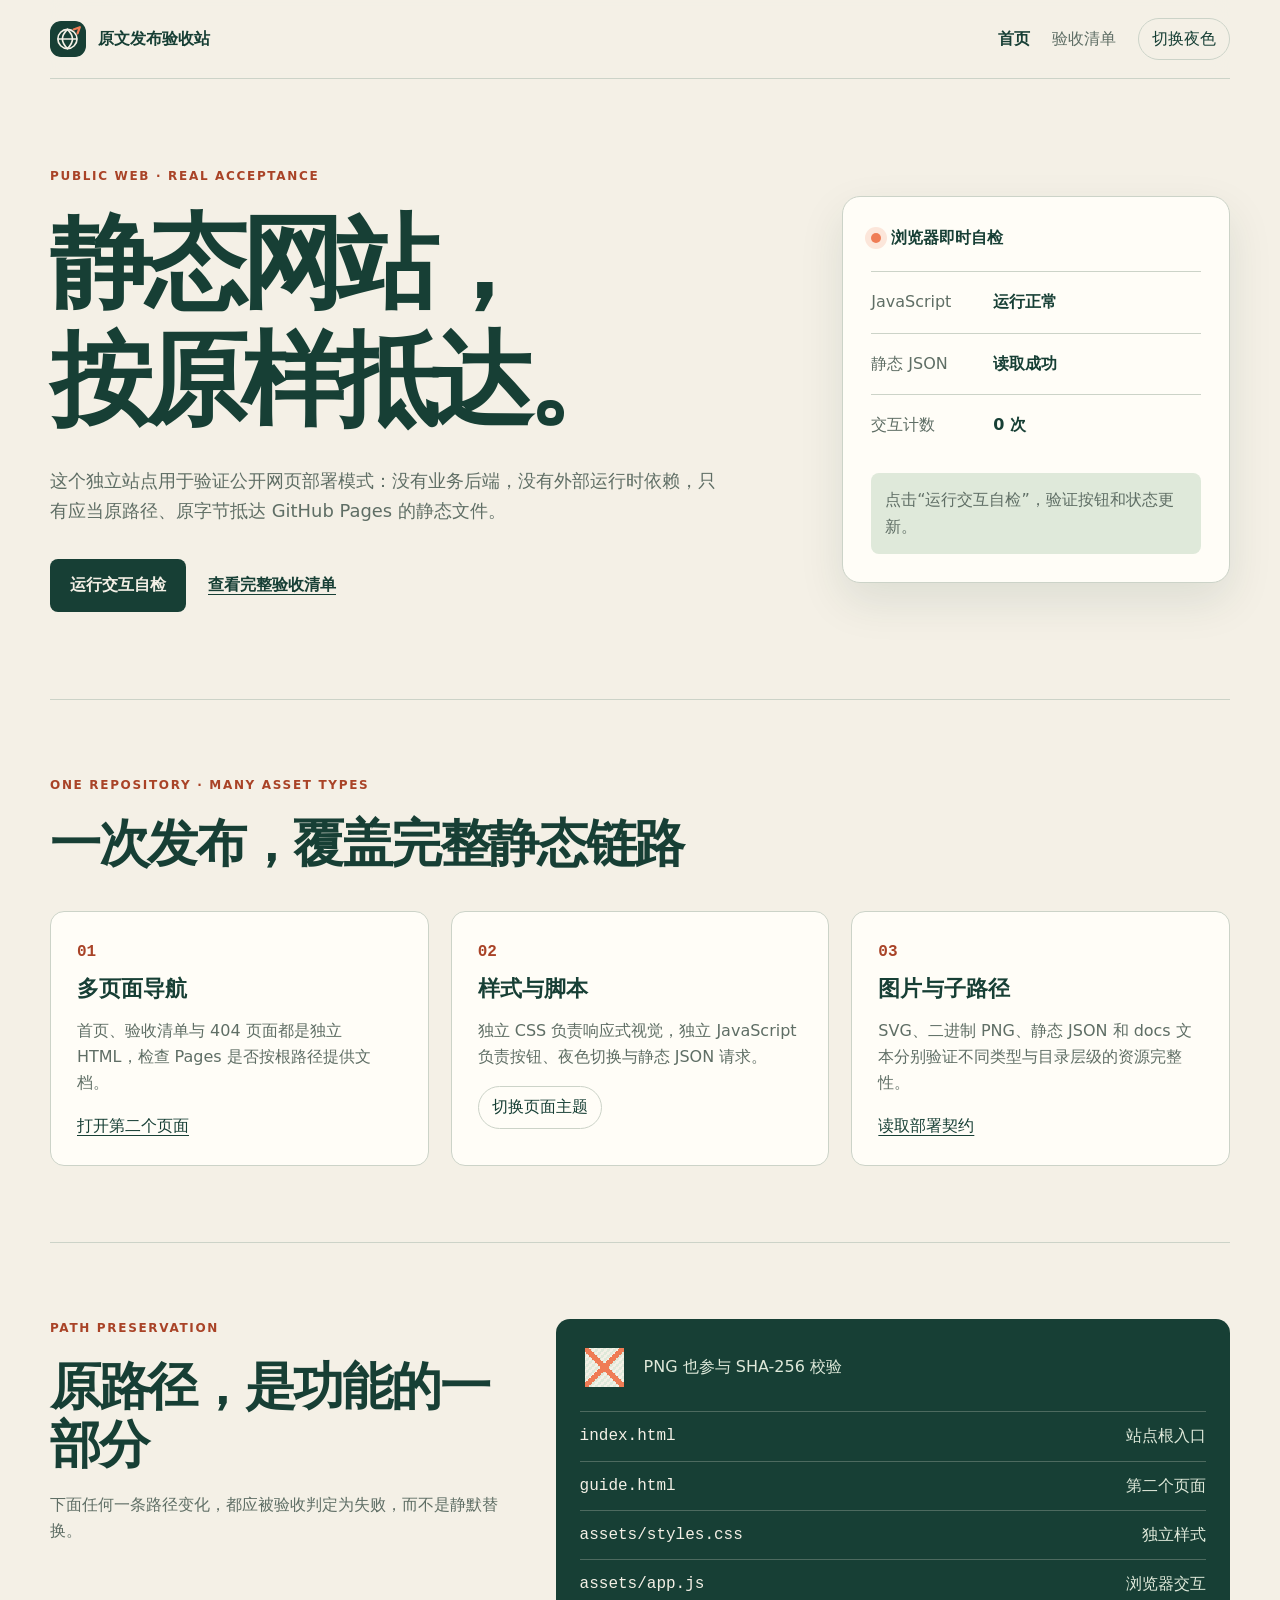
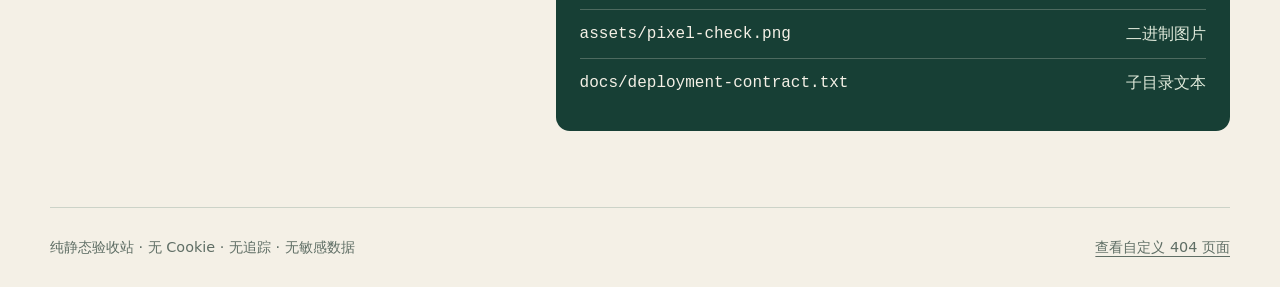
==== index.html @ 1b736154 "Publish 10 files from Local Publish Hub" ====
<!doctype html>
<html lang="zh-CN">
<head>
  <meta charset="utf-8">
  <meta name="viewport" content="width=device-width, initial-scale=1">
  <meta name="description" content="用于公开网页部署模式真实验收的纯静态多文件网站。">
  <title>原文发布验收站</title>
  <link rel="icon" href="assets/logo.svg" type="image/svg+xml">
  <link rel="stylesheet" href="assets/styles.css">
  <script src="assets/app.js" defer></script>
</head>
<body>
  <a class="skip-link" href="#main">跳到正文</a>
  <header class="site-header">
    <a class="brand" href="index.html" aria-label="原文发布验收站首页">
      <img src="assets/logo.svg" alt="" width="36" height="36">
      <span>原文发布验收站</span>
    </a>
    <nav aria-label="主导航">
      <a href="index.html" aria-current="page">首页</a>
      <a href="guide.html">验收清单</a>
      <button class="theme-button" type="button" data-theme-toggle aria-pressed="false">切换夜色</button>
    </nav>
  </header>

  <main id="main">
    <section class="hero" aria-labelledby="hero-title">
      <div class="hero-copy">
        <p class="eyebrow">PUBLIC WEB · REAL ACCEPTANCE</p>
        <h1 id="hero-title">静态网站，<br>按原样抵达。</h1>
        <p class="lede">这个独立站点用于验证公开网页部署模式：没有业务后端，没有外部运行时依赖，只有应当原路径、原字节抵达 GitHub Pages 的静态文件。</p>
        <div class="actions">
          <button class="primary-button" type="button" data-demo-button>运行交互自检</button>
          <a class="text-link" href="guide.html">查看完整验收清单</a>
        </div>
      </div>
      <div class="status-board" aria-label="浏览器即时自检结果">
        <div class="board-heading">
          <span class="pulse" aria-hidden="true"></span>
          <span>浏览器即时自检</span>
        </div>
        <dl>
          <div><dt>JavaScript</dt><dd data-js-status>等待脚本启动</dd></div>
          <div><dt>静态 JSON</dt><dd data-api-status>等待请求 health.json</dd></div>
          <div><dt>交互计数</dt><dd data-click-count>0 次</dd></div>
        </dl>
        <p class="demo-output" data-demo-output aria-live="polite">点击“运行交互自检”，验证按钮和状态更新。</p>
      </div>
    </section>

    <section class="proof-section" aria-labelledby="proof-title">
      <div class="section-heading">
        <p class="eyebrow">ONE REPOSITORY · MANY ASSET TYPES</p>
        <h2 id="proof-title">一次发布，覆盖完整静态链路</h2>
      </div>
      <div class="proof-grid">
        <article class="proof-card">
          <span class="card-number">01</span>
          <h3>多页面导航</h3>
          <p>首页、验收清单与 404 页面都是独立 HTML，检查 Pages 是否按根路径提供文档。</p>
          <a href="guide.html">打开第二个页面</a>
        </article>
        <article class="proof-card">
          <span class="card-number">02</span>
          <h3>样式与脚本</h3>
          <p>独立 CSS 负责响应式视觉，独立 JavaScript 负责按钮、夜色切换与静态 JSON 请求。</p>
          <button class="inline-button" type="button" data-theme-toggle aria-pressed="false">切换页面主题</button>
        </article>
        <article class="proof-card">
          <span class="card-number">03</span>
          <h3>图片与子路径</h3>
          <p>SVG、二进制 PNG、静态 JSON 和 docs 文本分别验证不同类型与目录层级的资源完整性。</p>
          <a href="docs/deployment-contract.txt">读取部署契约</a>
        </article>
      </div>
    </section>

    <section class="path-section" aria-labelledby="path-title">
      <div>
        <p class="eyebrow">PATH PRESERVATION</p>
        <h2 id="path-title">原路径，是功能的一部分</h2>
        <p>下面任何一条路径变化，都应被验收判定为失败，而不是静默替换。</p>
      </div>
      <div class="path-card">
        <div class="binary-badge">
          <img src="assets/pixel-check.png" alt="二进制 PNG 校验图" width="48" height="48">
          <span>PNG 也参与 SHA-256 校验</span>
        </div>
        <ul class="path-list">
          <li><code>index.html</code><span>站点根入口</span></li>
          <li><code>guide.html</code><span>第二个页面</span></li>
          <li><code>assets/styles.css</code><span>独立样式</span></li>
          <li><code>assets/app.js</code><span>浏览器交互</span></li>
          <li><code>assets/pixel-check.png</code><span>二进制图片</span></li>
          <li><code>docs/deployment-contract.txt</code><span>子目录文本</span></li>
        </ul>
      </div>
    </section>
  </main>

  <footer>
    <p>纯静态验收站 · 无 Cookie · 无追踪 · 无敏感数据</p>
    <a href="404.html">查看自定义 404 页面</a>
  </footer>
</body>
</html>
---- assets/styles.css ----
:root {
  color-scheme: light;
  --paper: #f4f0e6;
  --surface: #fffdf7;
  --ink: #173f35;
  --muted: #5f6e65;
  --line: #ccd3c8;
  --accent: #ef7c55;
  --accent-dark: #a94327;
  --soft: #dfe9da;
  --shadow: 0 18px 45px rgba(23, 63, 53, 0.10);
  font-family: "Segoe UI", "Microsoft YaHei", system-ui, sans-serif;
}

:root[data-theme="night"] {
  color-scheme: dark;
  --paper: #14231f;
  --surface: #1d302a;
  --ink: #f4f0e6;
  --muted: #b5c2b8;
  --line: #3e554b;
  --accent: #ff9975;
  --accent-dark: #ffc0a8;
  --soft: #29453a;
  --shadow: 0 18px 45px rgba(0, 0, 0, 0.24);
}

* { box-sizing: border-box; }
html { background: var(--paper); color: var(--ink); scroll-behavior: smooth; }
body { margin: 0; min-width: 280px; line-height: 1.65; }
a { color: inherit; text-underline-offset: 0.25em; }
button, a { -webkit-tap-highlight-color: transparent; }
button { font: inherit; }
img { max-width: 100%; }
code { font-family: "Cascadia Code", "SFMono-Regular", Consolas, monospace; overflow-wrap: anywhere; }

.skip-link {
  position: absolute;
  left: 16px;
  top: -80px;
  z-index: 10;
  padding: 10px 16px;
  background: var(--ink);
  color: var(--paper);
}
.skip-link:focus { top: 12px; }

.site-header {
  position: sticky;
  top: 0;
  z-index: 5;
  display: flex;
  align-items: center;
  justify-content: space-between;
  gap: 24px;
  width: min(1180px, calc(100% - 48px));
  margin: 0 auto;
  padding: 18px 0;
  background: color-mix(in srgb, var(--paper) 92%, transparent);
  border-bottom: 1px solid var(--line);
  backdrop-filter: blur(14px);
}
.brand { display: inline-flex; align-items: center; gap: 12px; font-weight: 750; text-decoration: none; }
.brand img { border-radius: 11px; }
.site-header nav { display: flex; align-items: center; gap: 22px; }
.site-header nav a { text-decoration: none; color: var(--muted); }
.site-header nav a[aria-current="page"] { color: var(--ink); font-weight: 700; }
.theme-button, .inline-button {
  border: 1px solid var(--line);
  border-radius: 999px;
  background: transparent;
  color: var(--ink);
  padding: 7px 13px;
  cursor: pointer;
}
.theme-button:hover, .inline-button:hover { border-color: var(--accent); }

main { width: min(1180px, calc(100% - 48px)); margin: 0 auto; }
.hero {
  display: grid;
  grid-template-columns: minmax(0, 1.3fr) minmax(300px, 0.7fr);
  gap: 72px;
  align-items: center;
  min-height: 620px;
  padding: 72px 0;
}
.eyebrow { margin: 0 0 18px; color: var(--accent-dark); font-size: 0.75rem; font-weight: 800; letter-spacing: 0.14em; }
h1, h2, h3 { line-height: 1.14; }
h1 { margin: 0; max-width: 760px; font-size: clamp(3rem, 8vw, 6.8rem); letter-spacing: -0.065em; }
h2 { margin: 0 0 18px; font-size: clamp(2rem, 4vw, 3.25rem); letter-spacing: -0.045em; }
h3 { margin: 12px 0; font-size: 1.35rem; }
.lede { max-width: 680px; margin: 28px 0 0; color: var(--muted); font-size: 1.12rem; }
.actions { display: flex; align-items: center; flex-wrap: wrap; gap: 22px; margin-top: 34px; }
.primary-button, .primary-link {
  display: inline-block;
  border: 0;
  border-radius: 8px;
  background: var(--ink);
  color: var(--paper);
  padding: 13px 20px;
  font-weight: 700;
  text-decoration: none;
  cursor: pointer;
}
.primary-button:hover, .primary-link:hover { background: var(--accent-dark); }
.text-link { font-weight: 700; }

.status-board {
  padding: 28px;
  background: var(--surface);
  border: 1px solid var(--line);
  border-radius: 18px;
  box-shadow: var(--shadow);
}
.board-heading { display: flex; align-items: center; gap: 10px; padding-bottom: 20px; font-weight: 750; }
.pulse { width: 10px; height: 10px; border-radius: 50%; background: var(--accent); box-shadow: 0 0 0 6px color-mix(in srgb, var(--accent) 18%, transparent); }
.status-board dl { margin: 0; }
.status-board dl div { display: grid; grid-template-columns: 110px minmax(0, 1fr); gap: 12px; padding: 17px 0; border-top: 1px solid var(--line); }
.status-board dt { color: var(--muted); }
.status-board dd { margin: 0; font-weight: 750; overflow-wrap: anywhere; }
.demo-output { min-height: 52px; margin: 18px 0 0; padding: 14px; background: var(--soft); border-radius: 8px; color: var(--muted); }

.proof-section { padding: 76px 0; border-top: 1px solid var(--line); }
.section-heading { max-width: 760px; margin-bottom: 38px; }
.proof-grid { display: grid; grid-template-columns: repeat(3, minmax(0, 1fr)); gap: 22px; }
.proof-card { min-width: 0; padding: 26px; background: var(--surface); border: 1px solid var(--line); border-radius: 14px; }
.proof-card p { color: var(--muted); }
.card-number { color: var(--accent-dark); font-family: "Cascadia Code", Consolas, monospace; font-weight: 800; }

.path-section { display: grid; grid-template-columns: minmax(0, 0.8fr) minmax(0, 1.2fr); gap: 56px; padding: 76px 0; border-top: 1px solid var(--line); }
.path-section > div > p:not(.eyebrow) { color: var(--muted); }
.path-card { padding: 24px; background: var(--ink); color: var(--paper); border-radius: 14px; }
.binary-badge { display: flex; align-items: center; gap: 16px; margin-bottom: 20px; color: var(--soft); }
.binary-badge img { image-rendering: pixelated; border-radius: 6px; }
.path-list { margin: 0; padding: 0; list-style: none; }
.path-list li { display: grid; grid-template-columns: minmax(0, 1.4fr) minmax(120px, 0.6fr); gap: 16px; padding: 11px 0; border-top: 1px solid color-mix(in srgb, var(--paper) 24%, transparent); }
.path-list span { color: var(--soft); text-align: right; }

.document-page { max-width: 920px; padding: 72px 0; }
.document-page > h1 { font-size: clamp(2.8rem, 7vw, 5rem); }
.document-section { margin-top: 52px; padding-top: 34px; border-top: 1px solid var(--line); }
.document-section h2 { font-size: 2rem; }
.check-list { padding-left: 24px; }
.check-list li { margin: 14px 0; padding-left: 8px; }
.table-wrap { overflow-x: auto; }
table { width: 100%; border-collapse: collapse; table-layout: fixed; }
caption { margin-bottom: 12px; text-align: left; color: var(--muted); }
th, td { padding: 13px 12px; border: 1px solid var(--line); text-align: left; vertical-align: top; overflow-wrap: anywhere; }
th { background: var(--soft); }
.inline-status { display: grid; grid-template-columns: repeat(2, minmax(0, 1fr)); gap: 18px; }
.inline-status p { padding: 18px; background: var(--surface); border: 1px solid var(--line); border-radius: 10px; }

.not-found { max-width: 720px; min-height: 100vh; display: flex; flex-direction: column; justify-content: center; align-items: flex-start; }
.not-found h1 { font-size: clamp(2.8rem, 8vw, 5.5rem); }
.not-found p:not(.eyebrow) { color: var(--muted); font-size: 1.1rem; }
.not-found .primary-link { margin-top: 22px; }

footer {
  display: flex;
  justify-content: space-between;
  gap: 24px;
  width: min(1180px, calc(100% - 48px));
  margin: 0 auto;
  padding: 28px 0;
  border-top: 1px solid var(--line);
  color: var(--muted);
  font-size: 0.9rem;
}
footer p { margin: 0; }

button:focus-visible, a:focus-visible { outline: 3px solid var(--accent); outline-offset: 4px; }

@media (max-width: 850px) {
  .hero { grid-template-columns: 1fr; gap: 40px; min-height: 0; }
  .proof-grid { grid-template-columns: 1fr; }
  .path-section { grid-template-columns: 1fr; gap: 24px; }
  .site-header { align-items: flex-start; }
  .site-header nav { flex-wrap: wrap; justify-content: flex-end; gap: 12px 18px; }
}

@media (max-width: 560px) {
  .site-header, main, footer { width: min(100% - 28px, 1180px); }
  .site-header { flex-direction: column; gap: 12px; }
  .site-header nav { justify-content: flex-start; }
  .hero, .proof-section, .path-section, .document-page { padding: 48px 0; }
  .status-board { padding: 20px; }
  .path-list li { grid-template-columns: 1fr; gap: 2px; }
  .path-list span { text-align: left; }
  .inline-status { grid-template-columns: 1fr; }
  footer { flex-direction: column; }
}

@media (prefers-reduced-motion: reduce) {
  html { scroll-behavior: auto; }
}
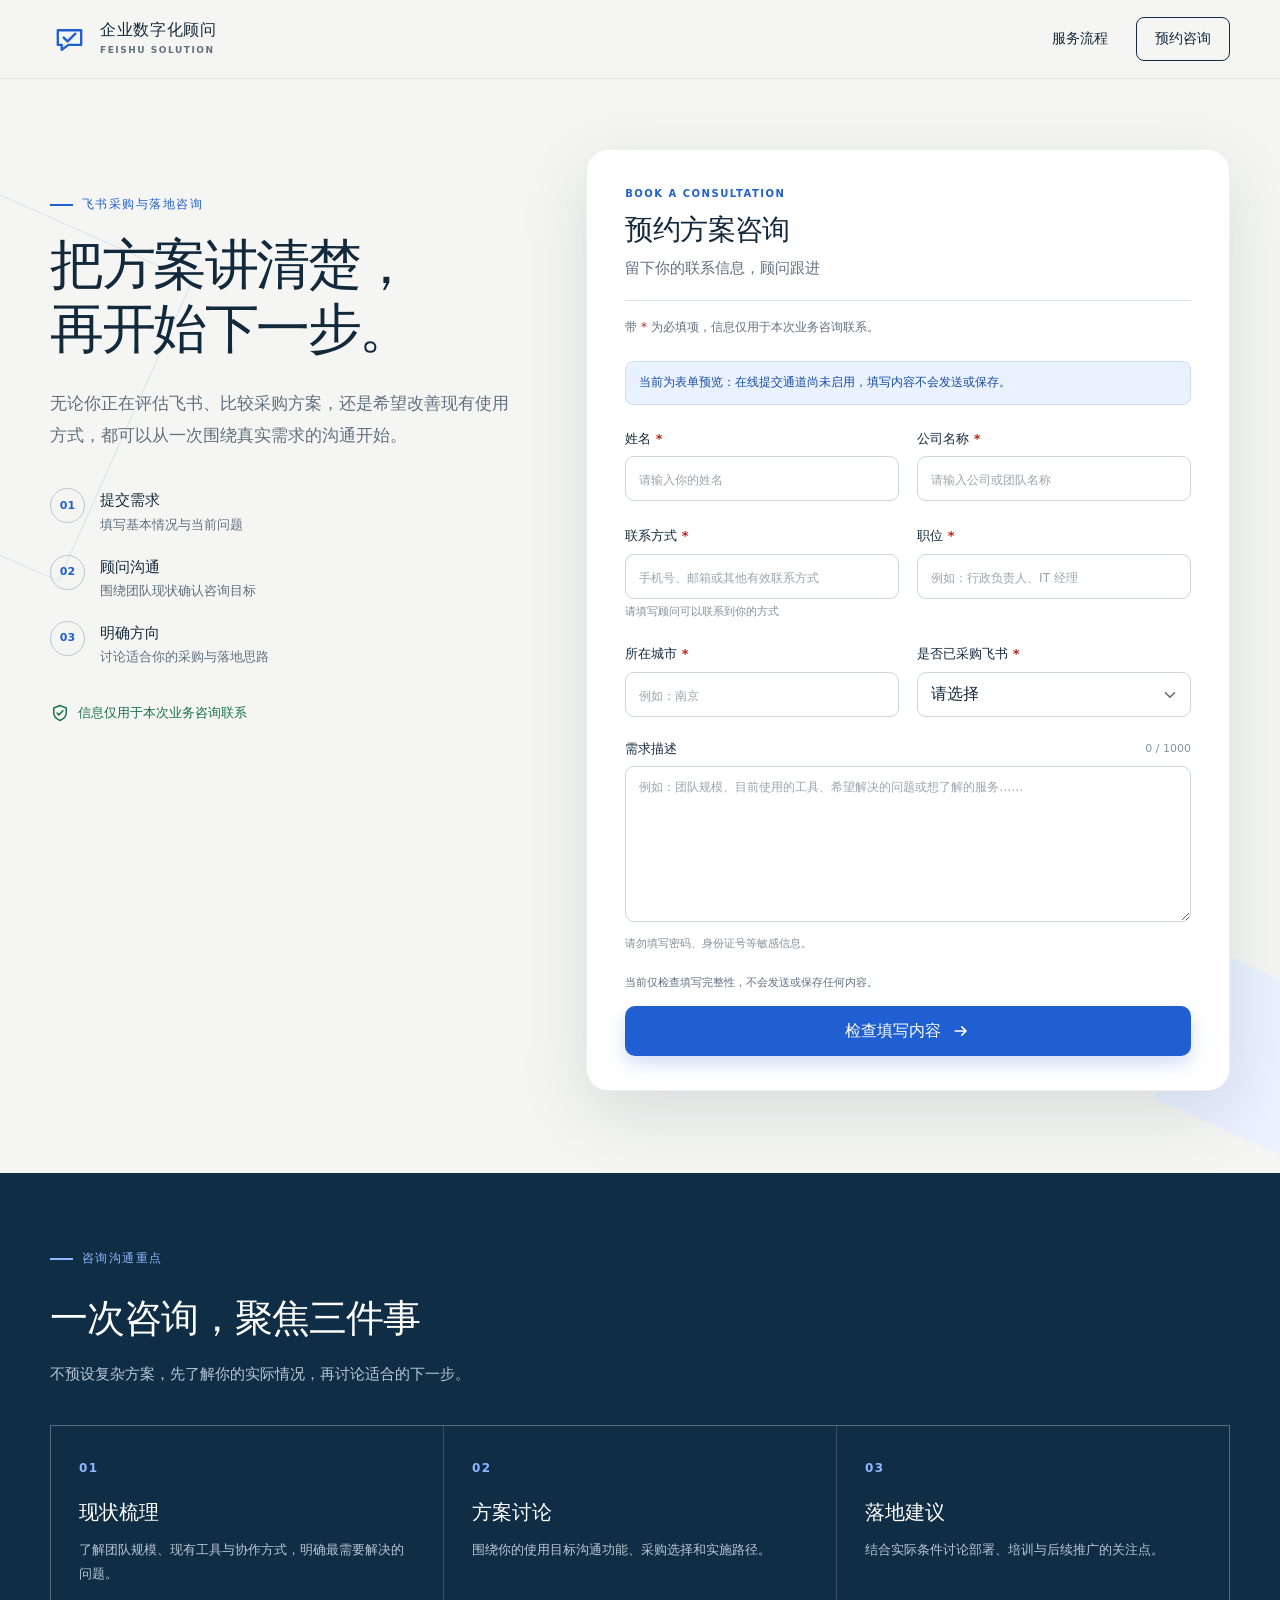
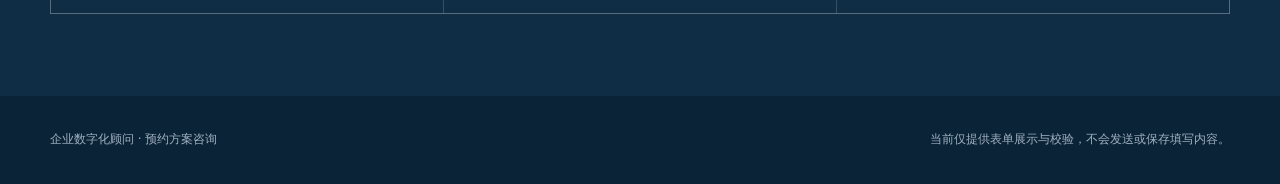
==== commit 25c99451: "Publish 8 files from Local Publish Hub" ====
--- a/index.html
+++ b/index.html
@@ -3,104 +3,162 @@
 <head>
   <meta charset="utf-8">
   <meta name="viewport" content="width=device-width, initial-scale=1">
-  <meta name="description" content="用于公开网页部署模式真实验收的纯静态多文件网站。">
-  <title>原文发布验收站</title>
-  <link rel="icon" href="assets/logo.svg" type="image/svg+xml">
+  <meta name="description" content="预约飞书采购与落地方案咨询，留下联系信息，由顾问跟进你的实际需求。">
+  <meta name="theme-color" content="#12304a">
+  <meta name="referrer" content="no-referrer">
+  <meta http-equiv="Content-Security-Policy" content="default-src 'self'; script-src 'self'; style-src 'self'; img-src 'self' data:; connect-src 'none'; object-src 'none'; base-uri 'none'; form-action 'none'">
+  <title>预约方案咨询｜企业数字化顾问</title>
+  <link rel="icon" href="assets/favicon.svg" type="image/svg+xml">
   <link rel="stylesheet" href="assets/styles.css">
-  <script src="assets/app.js" defer></script>
+  <script defer src="assets/site-config.js"></script>
+  <script defer src="assets/form-core.js"></script>
+  <script defer src="assets/app.js"></script>
 </head>
 <body>
-  <a class="skip-link" href="#main">跳到正文</a>
+  <a class="skip-link" href="#consultation-form">跳到咨询表单</a>
   <header class="site-header">
-    <a class="brand" href="index.html" aria-label="原文发布验收站首页">
-      <img src="assets/logo.svg" alt="" width="36" height="36">
-      <span>原文发布验收站</span>
-    </a>
-    <nav aria-label="主导航">
-      <a href="index.html" aria-current="page">首页</a>
-      <a href="guide.html">验收清单</a>
-      <button class="theme-button" type="button" data-theme-toggle aria-pressed="false">切换夜色</button>
-    </nav>
+    <div class="shell header-inner">
+      <a class="brand" href="./" aria-label="企业数字化顾问首页">
+        <svg class="brand-mark" viewBox="0 0 40 40" aria-hidden="true">
+          <path d="M8 10.5h24v15H19l-7 5v-5H8z" fill="none" stroke="currentColor" stroke-width="2.4" stroke-linejoin="round"/>
+          <path d="m14 18 4 4 8-8" fill="none" stroke="currentColor" stroke-width="2.4" stroke-linecap="round" stroke-linejoin="round"/>
+        </svg>
+        <span><strong>企业数字化顾问</strong><small>FEISHU SOLUTION</small></span>
+      </a>
+      <nav class="header-nav" aria-label="页面导航">
+        <a href="#process">服务流程</a>
+        <a class="nav-cta" href="#consultation">预约咨询</a>
+      </nav>
+    </div>
   </header>
 
-  <main id="main">
-    <section class="hero" aria-labelledby="hero-title">
-      <div class="hero-copy">
-        <p class="eyebrow">PUBLIC WEB · REAL ACCEPTANCE</p>
-        <h1 id="hero-title">静态网站，<br>按原样抵达。</h1>
-        <p class="lede">这个独立站点用于验证公开网页部署模式：没有业务后端，没有外部运行时依赖，只有应当原路径、原字节抵达 GitHub Pages 的静态文件。</p>
-        <div class="actions">
-          <button class="primary-button" type="button" data-demo-button>运行交互自检</button>
-          <a class="text-link" href="guide.html">查看完整验收清单</a>
+  <main>
+    <section class="hero" id="consultation">
+      <div class="hero-decoration hero-decoration-one" aria-hidden="true"></div>
+      <div class="hero-decoration hero-decoration-two" aria-hidden="true"></div>
+      <div class="shell hero-grid">
+        <div class="hero-copy">
+          <p class="eyebrow"><span></span> 飞书采购与落地咨询</p>
+          <h1>把方案讲清楚，<br>再开始下一步。</h1>
+          <p class="hero-lead">无论你正在评估飞书、比较采购方案，还是希望改善现有使用方式，都可以从一次围绕真实需求的沟通开始。</p>
+          <ol class="hero-steps" aria-label="咨询流程">
+            <li><span>01</span><div><strong>提交需求</strong><p>填写基本情况与当前问题</p></div></li>
+            <li><span>02</span><div><strong>顾问沟通</strong><p>围绕团队现状确认咨询目标</p></div></li>
+            <li><span>03</span><div><strong>明确方向</strong><p>讨论适合你的采购与落地思路</p></div></li>
+          </ol>
+          <p class="hero-note">
+            <svg viewBox="0 0 24 24" aria-hidden="true"><path d="M12 3 4.5 6v5.5c0 4.6 3.2 7.8 7.5 9.5 4.3-1.7 7.5-4.9 7.5-9.5V6z" fill="none" stroke="currentColor" stroke-width="1.8"/><path d="m8.5 12 2.2 2.2 4.8-5" fill="none" stroke="currentColor" stroke-width="1.8" stroke-linecap="round"/></svg>
+            信息仅用于本次业务咨询联系
+          </p>
         </div>
-      </div>
-      <div class="status-board" aria-label="浏览器即时自检结果">
-        <div class="board-heading">
-          <span class="pulse" aria-hidden="true"></span>
-          <span>浏览器即时自检</span>
+
+        <div class="form-card">
+          <div class="form-heading">
+            <p class="form-kicker">BOOK A CONSULTATION</p>
+            <h2>预约方案咨询</h2>
+            <p>留下你的联系信息，顾问跟进</p>
+          </div>
+          <p class="required-note">带 <span aria-hidden="true">*</span> 为必填项，信息仅用于本次业务咨询联系。</p>
+          <p class="submission-notice" role="note"><strong>当前为表单预览：</strong>在线提交通道尚未启用，填写内容不会发送或保存。</p>
+          <noscript><p class="form-status status-error">当前浏览器未启用 JavaScript，暂时无法检查表单，请启用后重试。</p></noscript>
+
+          <form id="consultation-form" method="post" novalidate>
+            <div class="honeypot" aria-hidden="true">
+              <label for="website">请勿填写此项</label>
+              <input id="website" name="website" type="text" tabindex="-1" autocomplete="off">
+            </div>
+
+            <div class="form-grid">
+              <div class="field">
+                <label for="name">姓名 <span class="required" aria-hidden="true">*</span></label>
+                <input id="name" name="name" type="text" maxlength="40" autocomplete="name" placeholder="请输入你的姓名" required aria-describedby="name-error">
+                <p class="field-error" id="name-error"></p>
+              </div>
+
+              <div class="field">
+                <label for="company">公司名称 <span class="required" aria-hidden="true">*</span></label>
+                <input id="company" name="company" type="text" maxlength="100" autocomplete="organization" placeholder="请输入公司或团队名称" required aria-describedby="company-error">
+                <p class="field-error" id="company-error"></p>
+              </div>
+
+              <div class="field">
+                <label for="contact">联系方式 <span class="required" aria-hidden="true">*</span></label>
+                <input id="contact" name="contact" type="text" maxlength="80" autocomplete="tel" placeholder="手机号、邮箱或其他有效联系方式" required aria-describedby="contact-hint contact-error">
+                <p class="field-hint" id="contact-hint">请填写顾问可以联系到你的方式</p>
+                <p class="field-error" id="contact-error"></p>
+              </div>
+
+              <div class="field">
+                <label for="position">职位 <span class="required" aria-hidden="true">*</span></label>
+                <input id="position" name="position" type="text" maxlength="60" autocomplete="organization-title" placeholder="例如：行政负责人、IT 经理" required aria-describedby="position-error">
+                <p class="field-error" id="position-error"></p>
+              </div>
+
+              <div class="field">
+                <label for="city">所在城市 <span class="required" aria-hidden="true">*</span></label>
+                <input id="city" name="city" type="text" maxlength="60" autocomplete="address-level2" placeholder="例如：南京" required aria-describedby="city-error">
+                <p class="field-error" id="city-error"></p>
+              </div>
+
+              <div class="field">
+                <label for="feishu-status">是否已采购飞书 <span class="required" aria-hidden="true">*</span></label>
+                <div class="select-wrap">
+                  <select id="feishu-status" name="feishuStatus" required aria-describedby="feishuStatus-error">
+                    <option value="" selected disabled>请选择</option>
+                    <option value="已采购飞书">已采购飞书</option>
+                    <option value="正在评估或采购中">正在评估或采购中</option>
+                    <option value="尚未采购飞书">尚未采购飞书</option>
+                    <option value="不清楚">不清楚</option>
+                  </select>
+                  <svg viewBox="0 0 20 20" aria-hidden="true"><path d="m5 7.5 5 5 5-5" fill="none" stroke="currentColor" stroke-width="1.8" stroke-linecap="round" stroke-linejoin="round"/></svg>
+                </div>
+                <p class="field-error" id="feishuStatus-error"></p>
+              </div>
+
+              <div class="field field-full">
+                <div class="label-row">
+                  <label for="description">需求描述</label>
+                  <span id="description-count" aria-live="off">0 / 1000</span>
+                </div>
+                <textarea id="description" name="description" rows="5" maxlength="1000" placeholder="例如：团队规模、目前使用的工具、希望解决的问题或想了解的服务……" aria-describedby="description-hint description-error"></textarea>
+                <p class="field-hint" id="description-hint">请勿填写密码、身份证号等敏感信息。</p>
+                <p class="field-error" id="description-error"></p>
+              </div>
+            </div>
+
+            <p class="submit-consent">当前仅检查填写完整性，不会发送或保存任何内容。</p>
+            <button class="submit-button" id="submit-button" type="submit">
+              <span class="button-label">检查填写内容</span>
+              <span class="button-loading" aria-hidden="true"><i></i>正在提交</span>
+              <svg class="button-arrow" viewBox="0 0 24 24" aria-hidden="true"><path d="M5 12h13m-5-5 5 5-5 5" fill="none" stroke="currentColor" stroke-width="2" stroke-linecap="round" stroke-linejoin="round"/></svg>
+            </button>
+            <p class="form-status" id="form-status" role="status" aria-live="polite" tabindex="-1"></p>
+          </form>
         </div>
-        <dl>
-          <div><dt>JavaScript</dt><dd data-js-status>等待脚本启动</dd></div>
-          <div><dt>静态 JSON</dt><dd data-api-status>等待请求 health.json</dd></div>
-          <div><dt>交互计数</dt><dd data-click-count>0 次</dd></div>
-        </dl>
-        <p class="demo-output" data-demo-output aria-live="polite">点击“运行交互自检”，验证按钮和状态更新。</p>
       </div>
     </section>
 
-    <section class="proof-section" aria-labelledby="proof-title">
-      <div class="section-heading">
-        <p class="eyebrow">ONE REPOSITORY · MANY ASSET TYPES</p>
-        <h2 id="proof-title">一次发布，覆盖完整静态链路</h2>
-      </div>
-      <div class="proof-grid">
-        <article class="proof-card">
-          <span class="card-number">01</span>
-          <h3>多页面导航</h3>
-          <p>首页、验收清单与 404 页面都是独立 HTML，检查 Pages 是否按根路径提供文档。</p>
-          <a href="guide.html">打开第二个页面</a>
-        </article>
-        <article class="proof-card">
-          <span class="card-number">02</span>
-          <h3>样式与脚本</h3>
-          <p>独立 CSS 负责响应式视觉，独立 JavaScript 负责按钮、夜色切换与静态 JSON 请求。</p>
-          <button class="inline-button" type="button" data-theme-toggle aria-pressed="false">切换页面主题</button>
-        </article>
-        <article class="proof-card">
-          <span class="card-number">03</span>
-          <h3>图片与子路径</h3>
-          <p>SVG、二进制 PNG、静态 JSON 和 docs 文本分别验证不同类型与目录层级的资源完整性。</p>
-          <a href="docs/deployment-contract.txt">读取部署契约</a>
-        </article>
-      </div>
-    </section>
-
-    <section class="path-section" aria-labelledby="path-title">
-      <div>
-        <p class="eyebrow">PATH PRESERVATION</p>
-        <h2 id="path-title">原路径，是功能的一部分</h2>
-        <p>下面任何一条路径变化，都应被验收判定为失败，而不是静默替换。</p>
-      </div>
-      <div class="path-card">
-        <div class="binary-badge">
-          <img src="assets/pixel-check.png" alt="二进制 PNG 校验图" width="48" height="48">
-          <span>PNG 也参与 SHA-256 校验</span>
+    <section class="process-section" id="process">
+      <div class="shell">
+        <div class="section-heading">
+          <p class="eyebrow"><span></span> 咨询沟通重点</p>
+          <h2>一次咨询，聚焦三件事</h2>
+          <p>不预设复杂方案，先了解你的实际情况，再讨论适合的下一步。</p>
         </div>
-        <ul class="path-list">
-          <li><code>index.html</code><span>站点根入口</span></li>
-          <li><code>guide.html</code><span>第二个页面</span></li>
-          <li><code>assets/styles.css</code><span>独立样式</span></li>
-          <li><code>assets/app.js</code><span>浏览器交互</span></li>
-          <li><code>assets/pixel-check.png</code><span>二进制图片</span></li>
-          <li><code>docs/deployment-contract.txt</code><span>子目录文本</span></li>
-        </ul>
+        <div class="process-grid">
+          <article><span class="process-number">01</span><h3>现状梳理</h3><p>了解团队规模、现有工具与协作方式，明确最需要解决的问题。</p></article>
+          <article><span class="process-number">02</span><h3>方案讨论</h3><p>围绕你的使用目标沟通功能、采购选择和实施路径。</p></article>
+          <article><span class="process-number">03</span><h3>落地建议</h3><p>结合实际条件讨论部署、培训与后续推广的关注点。</p></article>
+        </div>
       </div>
     </section>
   </main>
 
-  <footer>
-    <p>纯静态验收站 · 无 Cookie · 无追踪 · 无敏感数据</p>
-    <a href="404.html">查看自定义 404 页面</a>
+  <footer class="site-footer">
+    <div class="shell footer-inner">
+      <p>企业数字化顾问 · 预约方案咨询</p>
+      <p>当前仅提供表单展示与校验，不会发送或保存填写内容。</p>
+    </div>
   </footer>
 </body>
 </html>
--- a/assets/styles.css
+++ b/assets/styles.css
@@ -1,195 +1,165 @@
 :root {
   color-scheme: light;
-  --paper: #f4f0e6;
-  --surface: #fffdf7;
-  --ink: #173f35;
-  --muted: #5f6e65;
-  --line: #ccd3c8;
-  --accent: #ef7c55;
-  --accent-dark: #a94327;
-  --soft: #dfe9da;
-  --shadow: 0 18px 45px rgba(23, 63, 53, 0.10);
-  font-family: "Segoe UI", "Microsoft YaHei", system-ui, sans-serif;
-}
-
-:root[data-theme="night"] {
-  color-scheme: dark;
-  --paper: #14231f;
-  --surface: #1d302a;
-  --ink: #f4f0e6;
-  --muted: #b5c2b8;
-  --line: #3e554b;
-  --accent: #ff9975;
-  --accent-dark: #ffc0a8;
-  --soft: #29453a;
-  --shadow: 0 18px 45px rgba(0, 0, 0, 0.24);
+  --ink: #12283b;
+  --muted: #607080;
+  --blue: #1f5fd1;
+  --blue-dark: #174aa6;
+  --navy: #102d46;
+  --paper: #f5f6f3;
+  --card: #ffffff;
+  --line: #dce2e6;
+  --soft-blue: #eaf1ff;
+  --soft-green: #e6f4ed;
+  --green: #18734c;
+  --red: #b42318;
+  --soft-red: #fff0ee;
+  --shadow: 0 22px 70px rgba(18, 40, 59, 0.12);
+  font-family: "PingFang SC", "Microsoft YaHei", "Noto Sans CJK SC", system-ui, -apple-system, sans-serif;
+  font-synthesis: none;
 }
 
 * { box-sizing: border-box; }
-html { background: var(--paper); color: var(--ink); scroll-behavior: smooth; }
-body { margin: 0; min-width: 280px; line-height: 1.65; }
-a { color: inherit; text-underline-offset: 0.25em; }
-button, a { -webkit-tap-highlight-color: transparent; }
-button { font: inherit; }
-img { max-width: 100%; }
-code { font-family: "Cascadia Code", "SFMono-Regular", Consolas, monospace; overflow-wrap: anywhere; }
-
-.skip-link {
-  position: absolute;
-  left: 16px;
-  top: -80px;
-  z-index: 10;
-  padding: 10px 16px;
-  background: var(--ink);
-  color: var(--paper);
-}
+html { scroll-behavior: smooth; }
+body { margin: 0; color: var(--ink); background: var(--paper); line-height: 1.65; }
+a { color: inherit; }
+button, input, select, textarea { font: inherit; }
+button, select { cursor: pointer; }
+svg { display: block; }
+.shell { width: min(1180px, calc(100% - 48px)); margin: 0 auto; }
+.skip-link { position: absolute; left: 16px; top: -80px; z-index: 20; padding: 10px 16px; background: var(--navy); color: white; border-radius: 8px; }
 .skip-link:focus { top: 12px; }
 
-.site-header {
-  position: sticky;
-  top: 0;
-  z-index: 5;
-  display: flex;
-  align-items: center;
-  justify-content: space-between;
-  gap: 24px;
-  width: min(1180px, calc(100% - 48px));
-  margin: 0 auto;
-  padding: 18px 0;
-  background: color-mix(in srgb, var(--paper) 92%, transparent);
-  border-bottom: 1px solid var(--line);
-  backdrop-filter: blur(14px);
+.site-header { background: rgba(245, 246, 243, 0.96); border-bottom: 1px solid rgba(18, 40, 59, 0.09); position: sticky; top: 0; z-index: 10; backdrop-filter: blur(12px); }
+.header-inner { min-height: 78px; display: flex; align-items: center; justify-content: space-between; gap: 24px; }
+.brand { display: inline-flex; align-items: center; gap: 11px; text-decoration: none; }
+.brand-mark { width: 39px; height: 39px; color: var(--blue); }
+.brand strong { display: block; font-size: 16px; letter-spacing: 0.04em; line-height: 1.3; }
+.brand small { display: block; margin-top: 3px; color: var(--muted); font-size: 9px; font-weight: 700; letter-spacing: 0.17em; }
+.header-nav { display: flex; align-items: center; gap: 28px; font-size: 14px; }
+.header-nav a { text-decoration: none; font-weight: 600; }
+.header-nav a:not(.nav-cta):hover { color: var(--blue); }
+.nav-cta { padding: 9px 18px; border: 1px solid var(--navy); border-radius: 8px; }
+.nav-cta:hover { background: var(--navy); color: white; }
+
+.hero { position: relative; overflow: hidden; padding: 70px 0 82px; }
+.hero-decoration { position: absolute; pointer-events: none; border: 1px solid rgba(31, 95, 209, 0.13); transform: rotate(24deg); }
+.hero-decoration-one { width: 330px; height: 330px; left: -190px; top: 120px; }
+.hero-decoration-two { width: 160px; height: 160px; right: -60px; bottom: 35px; background: var(--soft-blue); border: none; }
+.hero-grid { position: relative; display: grid; grid-template-columns: minmax(0, 0.84fr) minmax(520px, 1.16fr); gap: 70px; align-items: start; }
+.hero-copy { padding-top: 46px; }
+.eyebrow { display: flex; align-items: center; gap: 9px; margin: 0 0 18px; color: var(--blue); font-size: 12px; font-weight: 750; letter-spacing: 0.12em; }
+.eyebrow span { width: 23px; height: 2px; background: currentColor; }
+h1 { margin: 0; font-size: clamp(42px, 4.2vw, 64px); line-height: 1.19; letter-spacing: -0.045em; font-weight: 760; }
+.hero-lead { max-width: 480px; margin: 26px 0 0; color: var(--muted); font-size: 17px; line-height: 1.9; }
+.hero-steps { list-style: none; margin: 37px 0 0; padding: 0; display: grid; gap: 19px; }
+.hero-steps li { display: flex; align-items: flex-start; gap: 15px; }
+.hero-steps li > span { flex: 0 0 auto; display: grid; place-items: center; width: 35px; height: 35px; border: 1px solid #b8c8d4; border-radius: 50%; color: var(--blue); font-size: 11px; font-weight: 800; }
+.hero-steps strong { display: block; margin-bottom: 1px; font-size: 15px; }
+.hero-steps p { margin: 0; color: var(--muted); font-size: 13px; }
+.hero-note { display: flex; align-items: center; gap: 8px; margin: 34px 0 0; color: var(--green); font-size: 13px; font-weight: 600; }
+.hero-note svg { width: 20px; height: 20px; }
+
+.form-card { min-width: 0; padding: 36px 38px 34px; background: var(--card); border: 1px solid rgba(18, 40, 59, 0.07); border-radius: 22px; box-shadow: var(--shadow); }
+.form-heading { padding-bottom: 19px; border-bottom: 1px solid var(--line); }
+.form-kicker { margin: 0 0 8px; color: var(--blue); font-size: 10px; font-weight: 800; letter-spacing: 0.15em; }
+.form-heading h2 { margin: 0; font-size: 28px; line-height: 1.35; letter-spacing: -0.02em; }
+.form-heading > p:last-child { margin: 8px 0 0; color: var(--muted); font-size: 15px; }
+.required-note { margin: 17px 0 23px; color: var(--muted); font-size: 12px; }
+.required-note span, .required { color: var(--red); }
+.submission-notice { margin: 0 0 20px; padding: 11px 13px; border: 1px solid #cfddf6; border-radius: 8px; background: var(--soft-blue); color: var(--blue-dark); font-size: 12px; line-height: 1.65; }
+.form-grid { display: grid; grid-template-columns: repeat(2, minmax(0, 1fr)); column-gap: 18px; }
+.field { min-width: 0; margin-bottom: 16px; }
+.field-full { grid-column: 1 / -1; }
+.field label, .label-row > span { display: inline-block; margin-bottom: 7px; font-size: 13px; font-weight: 650; }
+.label-row { display: flex; align-items: center; justify-content: space-between; gap: 16px; }
+.label-row > span { color: #87939d; font-size: 11px; font-weight: 500; }
+input, select, textarea { width: 100%; border: 1px solid #cdd6dd; border-radius: 9px; background: white; color: var(--ink); outline: none; transition: border-color 160ms ease, box-shadow 160ms ease, background 160ms ease; }
+input, select { height: 45px; padding: 0 13px; }
+textarea { min-height: 118px; padding: 11px 13px; line-height: 1.65; resize: vertical; }
+input::placeholder, textarea::placeholder { color: #9aa5ae; font-size: 12px; }
+input:hover, select:hover, textarea:hover { border-color: #9babb8; }
+input:focus, select:focus, textarea:focus { border-color: var(--blue); box-shadow: 0 0 0 3px rgba(31, 95, 209, 0.12); }
+input[aria-invalid="true"], select[aria-invalid="true"], textarea[aria-invalid="true"] { border-color: var(--red); background: #fffafa; }
+.select-wrap { position: relative; }
+.select-wrap select { appearance: none; padding-right: 38px; }
+.select-wrap svg { position: absolute; width: 18px; height: 18px; right: 12px; top: 14px; color: var(--muted); pointer-events: none; }
+.field-hint, .field-error { margin: 5px 0 0; font-size: 11px; line-height: 1.45; }
+.field-hint { color: #82909b; }
+.field-error { color: var(--red); min-height: 0; }
+.field-error:not(:empty) { min-height: 16px; }
+.honeypot { position: absolute !important; left: -10000px !important; width: 1px !important; height: 1px !important; overflow: hidden !important; }
+.submit-consent { margin: 1px 0 14px; color: var(--muted); font-size: 11px; line-height: 1.65; }
+.submit-button { width: 100%; min-height: 50px; display: flex; align-items: center; justify-content: center; gap: 10px; border: 0; border-radius: 10px; background: var(--blue); color: white; font-weight: 700; box-shadow: 0 8px 18px rgba(31, 95, 209, 0.2); transition: background 160ms ease, transform 160ms ease; }
+.submit-button:hover:not(:disabled) { background: var(--blue-dark); transform: translateY(-1px); }
+.submit-button:focus-visible { outline: 3px solid rgba(31, 95, 209, 0.28); outline-offset: 3px; }
+.submit-button:disabled { cursor: wait; opacity: 0.75; }
+.button-arrow { width: 20px; height: 20px; }
+.button-loading { display: none; align-items: center; gap: 8px; }
+.button-loading i { width: 15px; height: 15px; border: 2px solid rgba(255,255,255,0.4); border-top-color: white; border-radius: 50%; animation: spin 800ms linear infinite; }
+.submit-button.is-loading .button-label, .submit-button.is-loading .button-arrow { display: none; }
+.submit-button.is-loading .button-loading { display: inline-flex; }
+.form-status { display: none; margin: 14px 0 0; padding: 11px 13px; border-radius: 8px; font-size: 12px; line-height: 1.65; outline: none; }
+.form-status:not(:empty) { display: block; }
+.status-success { background: var(--soft-green); color: #11633f; border: 1px solid #c3e5d2; }
+.status-error { background: var(--soft-red); color: var(--red); border: 1px solid #f0cec8; }
+.status-info { background: var(--soft-blue); color: var(--blue-dark); border: 1px solid #cfddf6; }
+
+.process-section { padding: 76px 0 82px; background: var(--navy); color: white; }
+.section-heading { max-width: 600px; }
+.section-heading .eyebrow { color: #8db7ff; }
+.section-heading h2 { margin: 0; font-size: clamp(28px, 3vw, 38px); letter-spacing: -0.025em; }
+.section-heading > p:last-child { margin: 13px 0 0; color: #b8c7d4; font-size: 15px; }
+.process-grid { display: grid; grid-template-columns: repeat(3, minmax(0, 1fr)); gap: 1px; margin-top: 38px; background: rgba(255,255,255,0.16); border: 1px solid rgba(255,255,255,0.16); }
+.process-grid article { min-width: 0; padding: 28px; background: var(--navy); }
+.process-number { color: #8db7ff; font-size: 12px; font-weight: 800; letter-spacing: 0.12em; }
+.process-grid h3 { margin: 16px 0 9px; font-size: 20px; }
+.process-grid p { margin: 0; color: #b8c7d4; font-size: 13px; line-height: 1.8; }
+.site-footer { background: #0b2337; color: #9fb1c0; }
+.footer-inner { min-height: 88px; display: flex; align-items: center; justify-content: space-between; gap: 20px; font-size: 12px; }
+.footer-inner p { margin: 0; }
+
+.not-found { min-height: 100vh; display: grid; place-items: center; padding: 32px; background: var(--paper); }
+.not-found-card { width: min(560px, 100%); padding: 46px; background: white; border: 1px solid var(--line); border-radius: 20px; box-shadow: var(--shadow); text-align: center; }
+.not-found-card img { width: 48px; margin: 0 auto 22px; }
+.not-found-card h1 { font-size: 34px; letter-spacing: -0.02em; }
+.not-found-card p { color: var(--muted); }
+.not-found-card .eyebrow { justify-content: center; }
+.not-found-card a { display: inline-block; margin-top: 12px; padding: 11px 22px; border-radius: 9px; background: var(--blue); color: white; text-decoration: none; }
+
+@keyframes spin { to { transform: rotate(360deg); } }
+@media (max-width: 1020px) {
+  .hero-grid { grid-template-columns: 1fr; gap: 45px; }
+  .hero-copy { padding-top: 0; max-width: 680px; }
+  .hero-lead { max-width: 620px; }
+  .hero-steps { grid-template-columns: repeat(3, minmax(0, 1fr)); }
+  .hero-steps li { gap: 10px; }
+  .form-card { max-width: 760px; width: 100%; }
 }
-.brand { display: inline-flex; align-items: center; gap: 12px; font-weight: 750; text-decoration: none; }
-.brand img { border-radius: 11px; }
-.site-header nav { display: flex; align-items: center; gap: 22px; }
-.site-header nav a { text-decoration: none; color: var(--muted); }
-.site-header nav a[aria-current="page"] { color: var(--ink); font-weight: 700; }
-.theme-button, .inline-button {
-  border: 1px solid var(--line);
-  border-radius: 999px;
-  background: transparent;
-  color: var(--ink);
-  padding: 7px 13px;
-  cursor: pointer;
+@media (max-width: 700px) {
+  .shell { width: min(100% - 32px, 600px); }
+  .header-inner { min-height: 68px; }
+  .brand strong { font-size: 14px; }
+  .brand small { font-size: 8px; }
+  .brand-mark { width: 34px; height: 34px; }
+  .header-nav { gap: 12px; }
+  .header-nav > a:first-child { display: none; }
+  .nav-cta { padding: 7px 12px; font-size: 12px; }
+  .hero { padding: 45px 0 55px; }
+  h1 { font-size: clamp(37px, 11vw, 48px); }
+  .hero-lead { font-size: 15px; }
+  .hero-steps { grid-template-columns: 1fr; gap: 14px; }
+  .hero-note { margin-top: 26px; }
+  .form-card { padding: 27px 22px 25px; border-radius: 16px; }
+  .form-grid { grid-template-columns: 1fr; column-gap: 0; }
+  .field-full { grid-column: auto; }
+  .form-heading h2 { font-size: 25px; }
+  .process-section { padding: 55px 0; }
+  .process-grid { grid-template-columns: 1fr; }
+  .process-grid article { padding: 24px; }
+  .footer-inner { padding: 22px 0; flex-direction: column; align-items: flex-start; justify-content: center; gap: 5px; }
+  .not-found-card { padding: 34px 24px; }
 }
-.theme-button:hover, .inline-button:hover { border-color: var(--accent); }
-
-main { width: min(1180px, calc(100% - 48px)); margin: 0 auto; }
-.hero {
-  display: grid;
-  grid-template-columns: minmax(0, 1.3fr) minmax(300px, 0.7fr);
-  gap: 72px;
-  align-items: center;
-  min-height: 620px;
-  padding: 72px 0;
-}
-.eyebrow { margin: 0 0 18px; color: var(--accent-dark); font-size: 0.75rem; font-weight: 800; letter-spacing: 0.14em; }
-h1, h2, h3 { line-height: 1.14; }
-h1 { margin: 0; max-width: 760px; font-size: clamp(3rem, 8vw, 6.8rem); letter-spacing: -0.065em; }
-h2 { margin: 0 0 18px; font-size: clamp(2rem, 4vw, 3.25rem); letter-spacing: -0.045em; }
-h3 { margin: 12px 0; font-size: 1.35rem; }
-.lede { max-width: 680px; margin: 28px 0 0; color: var(--muted); font-size: 1.12rem; }
-.actions { display: flex; align-items: center; flex-wrap: wrap; gap: 22px; margin-top: 34px; }
-.primary-button, .primary-link {
-  display: inline-block;
-  border: 0;
-  border-radius: 8px;
-  background: var(--ink);
-  color: var(--paper);
-  padding: 13px 20px;
-  font-weight: 700;
-  text-decoration: none;
-  cursor: pointer;
-}
-.primary-button:hover, .primary-link:hover { background: var(--accent-dark); }
-.text-link { font-weight: 700; }
-
-.status-board {
-  padding: 28px;
-  background: var(--surface);
-  border: 1px solid var(--line);
-  border-radius: 18px;
-  box-shadow: var(--shadow);
-}
-.board-heading { display: flex; align-items: center; gap: 10px; padding-bottom: 20px; font-weight: 750; }
-.pulse { width: 10px; height: 10px; border-radius: 50%; background: var(--accent); box-shadow: 0 0 0 6px color-mix(in srgb, var(--accent) 18%, transparent); }
-.status-board dl { margin: 0; }
-.status-board dl div { display: grid; grid-template-columns: 110px minmax(0, 1fr); gap: 12px; padding: 17px 0; border-top: 1px solid var(--line); }
-.status-board dt { color: var(--muted); }
-.status-board dd { margin: 0; font-weight: 750; overflow-wrap: anywhere; }
-.demo-output { min-height: 52px; margin: 18px 0 0; padding: 14px; background: var(--soft); border-radius: 8px; color: var(--muted); }
-
-.proof-section { padding: 76px 0; border-top: 1px solid var(--line); }
-.section-heading { max-width: 760px; margin-bottom: 38px; }
-.proof-grid { display: grid; grid-template-columns: repeat(3, minmax(0, 1fr)); gap: 22px; }
-.proof-card { min-width: 0; padding: 26px; background: var(--surface); border: 1px solid var(--line); border-radius: 14px; }
-.proof-card p { color: var(--muted); }
-.card-number { color: var(--accent-dark); font-family: "Cascadia Code", Consolas, monospace; font-weight: 800; }
-
-.path-section { display: grid; grid-template-columns: minmax(0, 0.8fr) minmax(0, 1.2fr); gap: 56px; padding: 76px 0; border-top: 1px solid var(--line); }
-.path-section > div > p:not(.eyebrow) { color: var(--muted); }
-.path-card { padding: 24px; background: var(--ink); color: var(--paper); border-radius: 14px; }
-.binary-badge { display: flex; align-items: center; gap: 16px; margin-bottom: 20px; color: var(--soft); }
-.binary-badge img { image-rendering: pixelated; border-radius: 6px; }
-.path-list { margin: 0; padding: 0; list-style: none; }
-.path-list li { display: grid; grid-template-columns: minmax(0, 1.4fr) minmax(120px, 0.6fr); gap: 16px; padding: 11px 0; border-top: 1px solid color-mix(in srgb, var(--paper) 24%, transparent); }
-.path-list span { color: var(--soft); text-align: right; }
-
-.document-page { max-width: 920px; padding: 72px 0; }
-.document-page > h1 { font-size: clamp(2.8rem, 7vw, 5rem); }
-.document-section { margin-top: 52px; padding-top: 34px; border-top: 1px solid var(--line); }
-.document-section h2 { font-size: 2rem; }
-.check-list { padding-left: 24px; }
-.check-list li { margin: 14px 0; padding-left: 8px; }
-.table-wrap { overflow-x: auto; }
-table { width: 100%; border-collapse: collapse; table-layout: fixed; }
-caption { margin-bottom: 12px; text-align: left; color: var(--muted); }
-th, td { padding: 13px 12px; border: 1px solid var(--line); text-align: left; vertical-align: top; overflow-wrap: anywhere; }
-th { background: var(--soft); }
-.inline-status { display: grid; grid-template-columns: repeat(2, minmax(0, 1fr)); gap: 18px; }
-.inline-status p { padding: 18px; background: var(--surface); border: 1px solid var(--line); border-radius: 10px; }
-
-.not-found { max-width: 720px; min-height: 100vh; display: flex; flex-direction: column; justify-content: center; align-items: flex-start; }
-.not-found h1 { font-size: clamp(2.8rem, 8vw, 5.5rem); }
-.not-found p:not(.eyebrow) { color: var(--muted); font-size: 1.1rem; }
-.not-found .primary-link { margin-top: 22px; }
-
-footer {
-  display: flex;
-  justify-content: space-between;
-  gap: 24px;
-  width: min(1180px, calc(100% - 48px));
-  margin: 0 auto;
-  padding: 28px 0;
-  border-top: 1px solid var(--line);
-  color: var(--muted);
-  font-size: 0.9rem;
-}
-footer p { margin: 0; }
-
-button:focus-visible, a:focus-visible { outline: 3px solid var(--accent); outline-offset: 4px; }
-
-@media (max-width: 850px) {
-  .hero { grid-template-columns: 1fr; gap: 40px; min-height: 0; }
-  .proof-grid { grid-template-columns: 1fr; }
-  .path-section { grid-template-columns: 1fr; gap: 24px; }
-  .site-header { align-items: flex-start; }
-  .site-header nav { flex-wrap: wrap; justify-content: flex-end; gap: 12px 18px; }
-}
-
-@media (max-width: 560px) {
-  .site-header, main, footer { width: min(100% - 28px, 1180px); }
-  .site-header { flex-direction: column; gap: 12px; }
-  .site-header nav { justify-content: flex-start; }
-  .hero, .proof-section, .path-section, .document-page { padding: 48px 0; }
-  .status-board { padding: 20px; }
-  .path-list li { grid-template-columns: 1fr; gap: 2px; }
-  .path-list span { text-align: left; }
-  .inline-status { grid-template-columns: 1fr; }
-  footer { flex-direction: column; }
-}
-
 @media (prefers-reduced-motion: reduce) {
   html { scroll-behavior: auto; }
+  *, *::before, *::after { animation-duration: 0.01ms !important; transition-duration: 0.01ms !important; }
 }
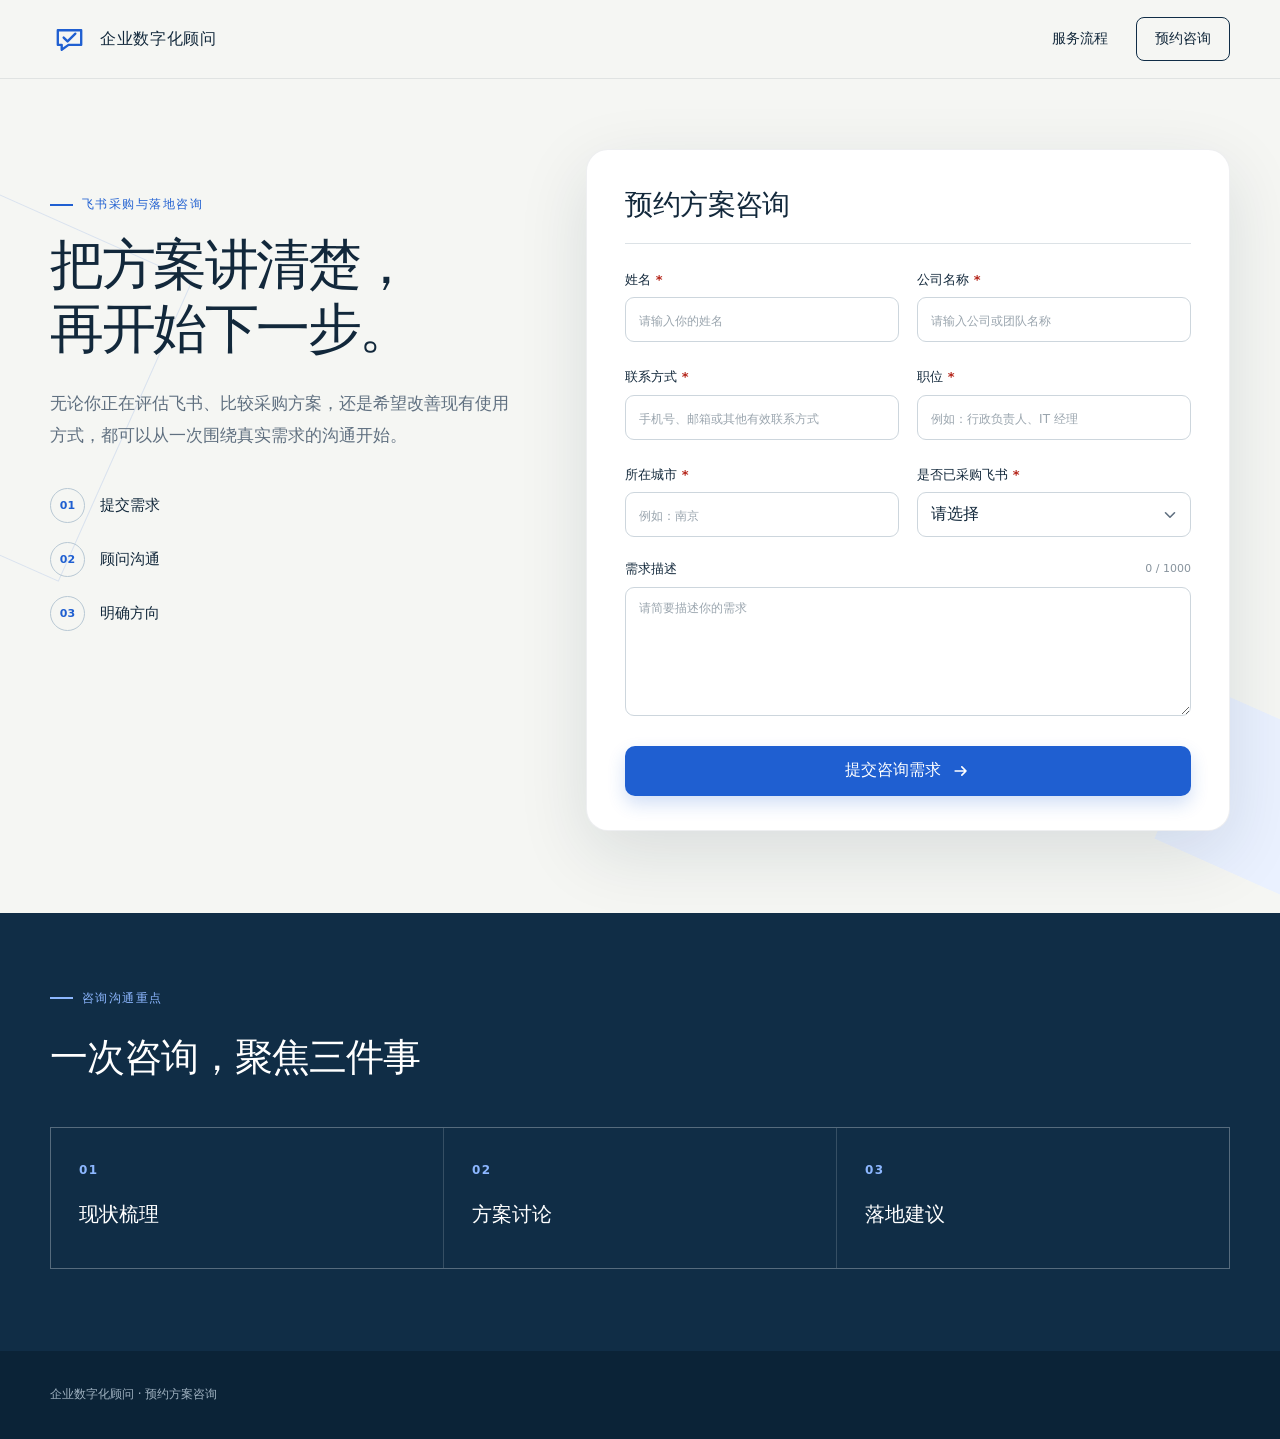
==== commit 591919cc: "Publish 8 files from Local Publish Hub" ====
--- a/index.html
+++ b/index.html
@@ -6,7 +6,7 @@
   <meta name="description" content="预约飞书采购与落地方案咨询，留下联系信息，由顾问跟进你的实际需求。">
   <meta name="theme-color" content="#12304a">
   <meta name="referrer" content="no-referrer">
-  <meta http-equiv="Content-Security-Policy" content="default-src 'self'; script-src 'self'; style-src 'self'; img-src 'self' data:; connect-src 'none'; object-src 'none'; base-uri 'none'; form-action 'none'">
+  <meta http-equiv="Content-Security-Policy" content="default-src 'self'; script-src 'self'; style-src 'self'; img-src 'self' data:; connect-src https://open.feishu.cn; object-src 'none'; base-uri 'none'; form-action 'none'">
   <title>预约方案咨询｜企业数字化顾问</title>
   <link rel="icon" href="assets/favicon.svg" type="image/svg+xml">
   <link rel="stylesheet" href="assets/styles.css">
@@ -23,7 +23,7 @@
           <path d="M8 10.5h24v15H19l-7 5v-5H8z" fill="none" stroke="currentColor" stroke-width="2.4" stroke-linejoin="round"/>
           <path d="m14 18 4 4 8-8" fill="none" stroke="currentColor" stroke-width="2.4" stroke-linecap="round" stroke-linejoin="round"/>
         </svg>
-        <span><strong>企业数字化顾问</strong><small>FEISHU SOLUTION</small></span>
+        <strong>企业数字化顾问</strong>
       </a>
       <nav class="header-nav" aria-label="页面导航">
         <a href="#process">服务流程</a>
@@ -42,64 +42,46 @@
           <h1>把方案讲清楚，<br>再开始下一步。</h1>
           <p class="hero-lead">无论你正在评估飞书、比较采购方案，还是希望改善现有使用方式，都可以从一次围绕真实需求的沟通开始。</p>
           <ol class="hero-steps" aria-label="咨询流程">
-            <li><span>01</span><div><strong>提交需求</strong><p>填写基本情况与当前问题</p></div></li>
-            <li><span>02</span><div><strong>顾问沟通</strong><p>围绕团队现状确认咨询目标</p></div></li>
-            <li><span>03</span><div><strong>明确方向</strong><p>讨论适合你的采购与落地思路</p></div></li>
+            <li><span>01</span><strong>提交需求</strong></li>
+            <li><span>02</span><strong>顾问沟通</strong></li>
+            <li><span>03</span><strong>明确方向</strong></li>
           </ol>
-          <p class="hero-note">
-            <svg viewBox="0 0 24 24" aria-hidden="true"><path d="M12 3 4.5 6v5.5c0 4.6 3.2 7.8 7.5 9.5 4.3-1.7 7.5-4.9 7.5-9.5V6z" fill="none" stroke="currentColor" stroke-width="1.8"/><path d="m8.5 12 2.2 2.2 4.8-5" fill="none" stroke="currentColor" stroke-width="1.8" stroke-linecap="round"/></svg>
-            信息仅用于本次业务咨询联系
-          </p>
         </div>
 
         <div class="form-card">
-          <div class="form-heading">
-            <p class="form-kicker">BOOK A CONSULTATION</p>
-            <h2>预约方案咨询</h2>
-            <p>留下你的联系信息，顾问跟进</p>
-          </div>
-          <p class="required-note">带 <span aria-hidden="true">*</span> 为必填项，信息仅用于本次业务咨询联系。</p>
-          <p class="submission-notice" role="note"><strong>当前为表单预览：</strong>在线提交通道尚未启用，填写内容不会发送或保存。</p>
-          <noscript><p class="form-status status-error">当前浏览器未启用 JavaScript，暂时无法检查表单，请启用后重试。</p></noscript>
-
+          <div class="form-heading"><h2>预约方案咨询</h2></div>
+          <noscript><p class="form-status status-error">当前浏览器未启用 JavaScript，暂时无法提交，请启用后重试。</p></noscript>
           <form id="consultation-form" method="post" novalidate>
             <div class="honeypot" aria-hidden="true">
               <label for="website">请勿填写此项</label>
               <input id="website" name="website" type="text" tabindex="-1" autocomplete="off">
             </div>
-
             <div class="form-grid">
               <div class="field">
                 <label for="name">姓名 <span class="required" aria-hidden="true">*</span></label>
                 <input id="name" name="name" type="text" maxlength="40" autocomplete="name" placeholder="请输入你的姓名" required aria-describedby="name-error">
                 <p class="field-error" id="name-error"></p>
               </div>
-
               <div class="field">
                 <label for="company">公司名称 <span class="required" aria-hidden="true">*</span></label>
                 <input id="company" name="company" type="text" maxlength="100" autocomplete="organization" placeholder="请输入公司或团队名称" required aria-describedby="company-error">
                 <p class="field-error" id="company-error"></p>
               </div>
-
               <div class="field">
                 <label for="contact">联系方式 <span class="required" aria-hidden="true">*</span></label>
-                <input id="contact" name="contact" type="text" maxlength="80" autocomplete="tel" placeholder="手机号、邮箱或其他有效联系方式" required aria-describedby="contact-hint contact-error">
-                <p class="field-hint" id="contact-hint">请填写顾问可以联系到你的方式</p>
+                <input id="contact" name="contact" type="text" maxlength="80" autocomplete="tel" placeholder="手机号、邮箱或其他有效联系方式" required aria-describedby="contact-error">
                 <p class="field-error" id="contact-error"></p>
               </div>
-
               <div class="field">
                 <label for="position">职位 <span class="required" aria-hidden="true">*</span></label>
                 <input id="position" name="position" type="text" maxlength="60" autocomplete="organization-title" placeholder="例如：行政负责人、IT 经理" required aria-describedby="position-error">
                 <p class="field-error" id="position-error"></p>
               </div>
-
               <div class="field">
                 <label for="city">所在城市 <span class="required" aria-hidden="true">*</span></label>
                 <input id="city" name="city" type="text" maxlength="60" autocomplete="address-level2" placeholder="例如：南京" required aria-describedby="city-error">
                 <p class="field-error" id="city-error"></p>
               </div>
-
               <div class="field">
                 <label for="feishu-status">是否已采购飞书 <span class="required" aria-hidden="true">*</span></label>
                 <div class="select-wrap">
@@ -114,21 +96,17 @@
                 </div>
                 <p class="field-error" id="feishuStatus-error"></p>
               </div>
-
               <div class="field field-full">
                 <div class="label-row">
                   <label for="description">需求描述</label>
                   <span id="description-count" aria-live="off">0 / 1000</span>
                 </div>
-                <textarea id="description" name="description" rows="5" maxlength="1000" placeholder="例如：团队规模、目前使用的工具、希望解决的问题或想了解的服务……" aria-describedby="description-hint description-error"></textarea>
-                <p class="field-hint" id="description-hint">请勿填写密码、身份证号等敏感信息。</p>
+                <textarea id="description" name="description" rows="4" maxlength="1000" placeholder="请简要描述你的需求" aria-describedby="description-error"></textarea>
                 <p class="field-error" id="description-error"></p>
               </div>
             </div>
-
-            <p class="submit-consent">当前仅检查填写完整性，不会发送或保存任何内容。</p>
             <button class="submit-button" id="submit-button" type="submit">
-              <span class="button-label">检查填写内容</span>
+              <span class="button-label">提交咨询需求</span>
               <span class="button-loading" aria-hidden="true"><i></i>正在提交</span>
               <svg class="button-arrow" viewBox="0 0 24 24" aria-hidden="true"><path d="M5 12h13m-5-5 5 5-5 5" fill="none" stroke="currentColor" stroke-width="2" stroke-linecap="round" stroke-linejoin="round"/></svg>
             </button>
@@ -143,22 +121,18 @@
         <div class="section-heading">
           <p class="eyebrow"><span></span> 咨询沟通重点</p>
           <h2>一次咨询，聚焦三件事</h2>
-          <p>不预设复杂方案，先了解你的实际情况，再讨论适合的下一步。</p>
         </div>
         <div class="process-grid">
-          <article><span class="process-number">01</span><h3>现状梳理</h3><p>了解团队规模、现有工具与协作方式，明确最需要解决的问题。</p></article>
-          <article><span class="process-number">02</span><h3>方案讨论</h3><p>围绕你的使用目标沟通功能、采购选择和实施路径。</p></article>
-          <article><span class="process-number">03</span><h3>落地建议</h3><p>结合实际条件讨论部署、培训与后续推广的关注点。</p></article>
+          <article><span class="process-number">01</span><h3>现状梳理</h3></article>
+          <article><span class="process-number">02</span><h3>方案讨论</h3></article>
+          <article><span class="process-number">03</span><h3>落地建议</h3></article>
         </div>
       </div>
     </section>
   </main>
 
   <footer class="site-footer">
-    <div class="shell footer-inner">
-      <p>企业数字化顾问 · 预约方案咨询</p>
-      <p>当前仅提供表单展示与校验，不会发送或保存填写内容。</p>
-    </div>
+    <div class="shell footer-inner"><p>企业数字化顾问 · 预约方案咨询</p></div>
   </footer>
 </body>
 </html>
--- a/assets/styles.css
+++ b/assets/styles.css
@@ -52,7 +52,7 @@
 h1 { margin: 0; font-size: clamp(42px, 4.2vw, 64px); line-height: 1.19; letter-spacing: -0.045em; font-weight: 760; }
 .hero-lead { max-width: 480px; margin: 26px 0 0; color: var(--muted); font-size: 17px; line-height: 1.9; }
 .hero-steps { list-style: none; margin: 37px 0 0; padding: 0; display: grid; gap: 19px; }
-.hero-steps li { display: flex; align-items: flex-start; gap: 15px; }
+.hero-steps li { display: flex; align-items: center; gap: 15px; }
 .hero-steps li > span { flex: 0 0 auto; display: grid; place-items: center; width: 35px; height: 35px; border: 1px solid #b8c8d4; border-radius: 50%; color: var(--blue); font-size: 11px; font-weight: 800; }
 .hero-steps strong { display: block; margin-bottom: 1px; font-size: 15px; }
 .hero-steps p { margin: 0; color: var(--muted); font-size: 13px; }
@@ -60,7 +60,7 @@
 .hero-note svg { width: 20px; height: 20px; }
 
 .form-card { min-width: 0; padding: 36px 38px 34px; background: var(--card); border: 1px solid rgba(18, 40, 59, 0.07); border-radius: 22px; box-shadow: var(--shadow); }
-.form-heading { padding-bottom: 19px; border-bottom: 1px solid var(--line); }
+.form-heading { margin-bottom: 22px; padding-bottom: 19px; border-bottom: 1px solid var(--line); }
 .form-kicker { margin: 0 0 8px; color: var(--blue); font-size: 10px; font-weight: 800; letter-spacing: 0.15em; }
 .form-heading h2 { margin: 0; font-size: 28px; line-height: 1.35; letter-spacing: -0.02em; }
 .form-heading > p:last-child { margin: 8px 0 0; color: var(--muted); font-size: 15px; }
@@ -98,7 +98,7 @@
 .button-loading i { width: 15px; height: 15px; border: 2px solid rgba(255,255,255,0.4); border-top-color: white; border-radius: 50%; animation: spin 800ms linear infinite; }
 .submit-button.is-loading .button-label, .submit-button.is-loading .button-arrow { display: none; }
 .submit-button.is-loading .button-loading { display: inline-flex; }
-.form-status { display: none; margin: 14px 0 0; padding: 11px 13px; border-radius: 8px; font-size: 12px; line-height: 1.65; outline: none; }
+.form-status { display: none; margin: 14px 0 0; padding: 11px 13px; border-radius: 8px; font-size: 14px; line-height: 1.65; outline: none; }
 .form-status:not(:empty) { display: block; }
 .status-success { background: var(--soft-green); color: #11633f; border: 1px solid #c3e5d2; }
 .status-error { background: var(--soft-red); color: var(--red); border: 1px solid #f0cec8; }
@@ -133,7 +133,7 @@
   .hero-lead { max-width: 620px; }
   .hero-steps { grid-template-columns: repeat(3, minmax(0, 1fr)); }
   .hero-steps li { gap: 10px; }
-  .form-card { max-width: 760px; width: 100%; }
+  .form-card { order: -1; max-width: 760px; width: 100%; }
 }
 @media (max-width: 700px) {
   .shell { width: min(100% - 32px, 600px); }
@@ -144,7 +144,7 @@
   .header-nav { gap: 12px; }
   .header-nav > a:first-child { display: none; }
   .nav-cta { padding: 7px 12px; font-size: 12px; }
-  .hero { padding: 45px 0 55px; }
+  .hero { padding: 20px 0 45px; }
   h1 { font-size: clamp(37px, 11vw, 48px); }
   .hero-lead { font-size: 15px; }
   .hero-steps { grid-template-columns: 1fr; gap: 14px; }
